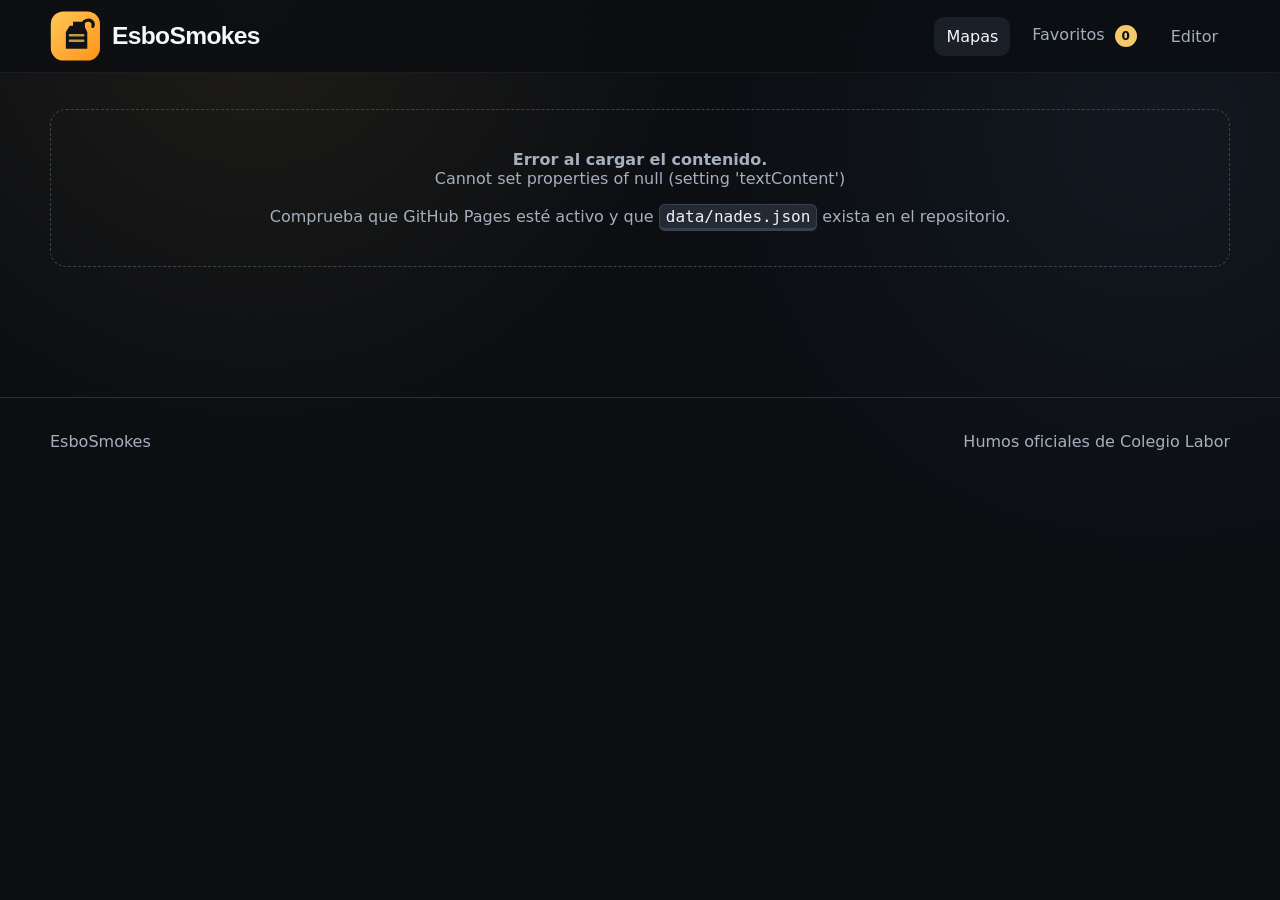
==== index.html @ 50b32678 "Add files via upload" ====
<!doctype html>
<html lang="es">
<head>
  <meta charset="utf-8">
  <meta name="viewport" content="width=device-width,initial-scale=1">
  <meta name="description" content="Biblioteca de lineups y granadas de Counter-Strike 2.">
  <title>EsboSmokes · Granadas de CS2</title>
  <link rel="icon" href="assets/logo.svg">
  <link rel="stylesheet" href="css/styles.css">
</head>
<body>
<div data-site-header></div>
  <main>
    <section class="hero">
     <!-- <div class="container hero-grid">
        <div>
         <span class="eyebrow">Biblioteca de granadas de CS2</span>
          <h1>Encuentra la utilidad correcta. Más rápido.</h1>
          <p class="lead">Organiza smokes, molotovs, flashes y HE por mapa, posición y dificultad. Sin cuentas, sin base de datos y fácil de mantener.</p>
          <div class="actions">
            <a class="btn btn-primary" href="#maps">Explorar mapas</a>
            <a class="btn btn-ghost" href="admin.html">Abrir editor</a>
          </div>
        </div>
        <div class="hero-card">
          <img src="assets/maps/mirage.svg" alt="Vista estilizada de Mirage">
          <div class="stat-row">
            <div class="stat"><strong data-total-nades>—</strong><span>Lineups</span></div>
            <div class="stat"><strong data-total-maps>—</strong><span>Mapas</span></div>
            <div class="stat"><strong data-total-featured>—</strong><span>Destacadas</span></div>
          </div>
        </div>-->
      </div>
    </section>

    <section class="section" id="maps">
      <div class="container">
        <div class="section-head">
          <div><span class="eyebrow">Mapas</span><h2>Elige dónde practicar</h2></div>
          <!--<p>Los contadores se calculan automáticamente desde el JSON.</p>-->
        </div>
        <div class="grid map-grid" data-map-grid></div>
      </div>
    </section>

    <section class="section">
      <div class="container">
        <div class="section-head">
          <div><span class="eyebrow">Selección</span><h2>Lineups destacadas</h2></div>
        </div>
        <div class="grid nade-grid" data-featured-grid></div>
      </div>
    </section>
  </main>
  <div data-site-footer></div>
  <script src="js/common.js"></script>
  <script src="js/home.js"></script>
</body>
</html>
---- css/styles.css ----
:root {
  --bg: #0c0e12;
  --panel: #15181e;
  --panel-2: #1b1f27;
  --line: #2a303b;
  --text: #f5f7fa;
  --muted: #a6afbd;
  --accent: #f3c969;
  --accent-2: #65c8ff;
  --danger: #ff7272;
  --success: #78d69b;
  --radius: 18px;
  --shadow: 0 18px 55px rgba(0,0,0,.3);
  --container: min(1180px, calc(100% - 32px));
}
* { box-sizing: border-box; }
html { scroll-behavior: smooth; }
body {
  margin: 0;
  background:
    radial-gradient(circle at 20% 0%, rgba(243,201,105,.08), transparent 28rem),
    radial-gradient(circle at 90% 15%, rgba(101,200,255,.06), transparent 28rem),
    var(--bg);
  color: var(--text);
  font-family: Inter, ui-sans-serif, system-ui, -apple-system, BlinkMacSystemFont, "Segoe UI", sans-serif;
  min-height: 100vh;
}
a { color: inherit; text-decoration: none; }
button, input, select, textarea { font: inherit; }
button { cursor: pointer; }
img { max-width: 100%; display: block; }
.container { width: var(--container); margin: 0 auto; }
.site-header {
  position: sticky; top: 0; z-index: 20;
  backdrop-filter: blur(16px);
  background: rgba(12,14,18,.82);
  border-bottom: 1px solid rgba(255,255,255,.06);
}
.nav { min-height: 72px; display: flex; align-items: center; justify-content: space-between; gap: 22px; }
.brand img { width: 180px; height: 48px; }
.nav-links { display: flex; align-items: center; gap: 10px; flex-wrap: wrap; }
.nav-links a { color: var(--muted); padding: 10px 12px; border-radius: 10px; }
.nav-links a:hover, .nav-links a.active { color: var(--text); background: var(--panel-2); }
.badge-count { display: inline-grid; place-items: center; min-width: 22px; height: 22px; padding: 0 6px; margin-left: 5px; border-radius: 999px; background: var(--accent); color: #111; font-weight: 800; font-size: 12px; }
.hero { padding: 80px 0 54px; }
.hero-grid { display: grid; grid-template-columns: 1.2fr .8fr; gap: 36px; align-items: center; }
.eyebrow { color: var(--accent); font-weight: 800; letter-spacing: .12em; text-transform: uppercase; font-size: 12px; }
h1 { margin: 10px 0 18px; font-size: clamp(42px, 7vw, 78px); line-height: .98; letter-spacing: -.055em; }
h2 { font-size: clamp(26px, 4vw, 40px); letter-spacing: -.035em; margin: 0; }
h3 { margin: 0; }
.lead { color: var(--muted); font-size: clamp(17px, 2vw, 21px); line-height: 1.65; max-width: 720px; }
.actions { display: flex; gap: 12px; flex-wrap: wrap; margin-top: 28px; }
.btn { border: 1px solid var(--line); background: var(--panel-2); color: var(--text); padding: 12px 17px; border-radius: 12px; font-weight: 750; display: inline-flex; align-items: center; justify-content: center; gap: 8px; }
.btn:hover { transform: translateY(-1px); border-color: #46505f; }
.btn-primary { background: var(--accent); color: #17130a; border-color: transparent; }
.btn-ghost { background: transparent; }
.btn-danger { background: rgba(255,114,114,.12); border-color: rgba(255,114,114,.25); color: #ff9b9b; }
.hero-card { border: 1px solid var(--line); border-radius: 26px; background: linear-gradient(145deg, rgba(255,255,255,.04), rgba(255,255,255,.01)); padding: 22px; box-shadow: var(--shadow); }
.hero-card img { width: 100%; aspect-ratio: 16/10; object-fit: cover; border-radius: 16px; border: 1px solid rgba(255,255,255,.07); }
.stat-row { display: grid; grid-template-columns: repeat(3,1fr); gap: 12px; margin-top: 14px; }
.stat { background: rgba(255,255,255,.035); border: 1px solid rgba(255,255,255,.06); border-radius: 14px; padding: 14px; }
.stat strong { display: block; font-size: 23px; }
.stat span { color: var(--muted); font-size: 13px; }
.section { padding: 36px 0 70px; }
.section-head { display: flex; align-items: end; justify-content: space-between; gap: 20px; margin-bottom: 22px; }
.section-head p { color: var(--muted); margin: 8px 0 0; }
.grid { display: grid; gap: 18px; }
.map-grid { grid-template-columns: repeat(2, minmax(0,1fr)); }
.nade-grid { grid-template-columns: repeat(3, minmax(0,1fr)); }
.card { border: 1px solid var(--line); border-radius: var(--radius); background: var(--panel); overflow: hidden; transition: transform .2s, border-color .2s; }
.card:hover { transform: translateY(-3px); border-color: #46505f; }
.map-card { position: relative; min-height: 270px; }
.map-card img { width: 100%; height: 100%; min-height: 270px; object-fit: cover; filter: saturate(.85); }
.map-card::after { content: ""; position: absolute; inset: 0; background: linear-gradient(180deg, transparent 32%, rgba(10,12,15,.94)); }
.map-card-body { position: absolute; inset: auto 22px 20px; z-index: 2; }
.map-card-body p { color: #d3d7df; margin: 8px 0 15px; }
.type-counts { display: flex; gap: 8px; flex-wrap: wrap; }
.type-pill, .pill { border: 1px solid rgba(255,255,255,.1); background: rgba(10,12,15,.65); padding: 7px 10px; border-radius: 999px; color: #dce2ea; font-size: 12px; font-weight: 700; }
.nade-card-media { position: relative; aspect-ratio: 16/9; background: #0f1116; }
.nade-card-media img { width: 100%; height: 100%; object-fit: cover; opacity: .72; }
.nade-icon { position: absolute; left: 14px; top: 14px; background: rgba(12,14,18,.88); border: 1px solid rgba(255,255,255,.1); padding: 8px 10px; border-radius: 10px; font-weight: 800; text-transform: uppercase; font-size: 11px; }
.favorite-btn { position: absolute; top: 12px; right: 12px; width: 40px; height: 40px; border-radius: 50%; border: 1px solid rgba(255,255,255,.12); background: rgba(12,14,18,.86); color: white; font-size: 19px; }
.favorite-btn.is-favorite { color: var(--accent); }
.nade-card-body { padding: 17px; }
.nade-card-body h3 { font-size: 18px; line-height: 1.3; margin-bottom: 10px; }
.route { display: flex; align-items: center; gap: 8px; color: var(--muted); font-size: 14px; }
.route .arrow { color: var(--accent); font-weight: 900; }
.meta { margin-top: 14px; display: flex; gap: 8px; flex-wrap: wrap; }
.pill { background: var(--panel-2); }
.filters { position: sticky; top: 88px; z-index: 10; border: 1px solid var(--line); background: rgba(21,24,30,.96); border-radius: 16px; padding: 14px; display: grid; grid-template-columns: 1.4fr repeat(3, .75fr); gap: 10px; margin: 22px 0 26px; box-shadow: 0 12px 35px rgba(0,0,0,.22); }
.input, select, textarea { width: 100%; background: #101319; color: var(--text); border: 1px solid var(--line); border-radius: 11px; padding: 12px 13px; outline: none; }
.input:focus, select:focus, textarea:focus { border-color: var(--accent); box-shadow: 0 0 0 3px rgba(243,201,105,.1); }
.page-head { padding: 50px 0 12px; }
.page-head-row { display: flex; align-items: end; justify-content: space-between; gap: 20px; }
.page-head h1 { font-size: clamp(38px, 6vw, 64px); }
.page-head p { color: var(--muted); max-width: 700px; }
.empty { border: 1px dashed #3a424e; border-radius: 16px; padding: 40px; text-align: center; color: var(--muted); }
.detail-grid { display: grid; grid-template-columns: 1.3fr .7fr; gap: 24px; align-items: start; }
.video-shell { background: #080a0d; border: 1px solid var(--line); border-radius: 18px; overflow: hidden; aspect-ratio: 16/9; display: grid; place-items: center; }
.video-shell iframe, .video-shell video { width: 100%; height: 100%; border: 0; }
.video-shell video { display: block; object-fit: contain; background: #000; }
.video-placeholder { text-align: center; color: var(--muted); padding: 30px; }
.video-placeholder strong { display: block; color: var(--text); font-size: 22px; margin-bottom: 8px; }
.detail-panel { border: 1px solid var(--line); background: var(--panel); border-radius: 18px; padding: 20px; }
.detail-list { display: grid; gap: 13px; margin: 18px 0 0; }
.detail-item { display: flex; justify-content: space-between; gap: 18px; border-bottom: 1px solid var(--line); padding-bottom: 11px; }
.detail-item span { color: var(--muted); }
.steps { counter-reset: item; list-style: none; padding: 0; margin: 18px 0 0; display: grid; gap: 12px; }
.steps li { counter-increment: item; display: grid; grid-template-columns: 36px 1fr; gap: 12px; align-items: center; color: #d9dee6; }
.steps li::before { content: counter(item); width: 36px; height: 36px; border-radius: 50%; background: var(--accent); color: #17130a; font-weight: 900; display: grid; place-items: center; }
.code-box { display: flex; gap: 10px; margin-top: 12px; }
.code-box code { flex: 1; overflow: auto; border: 1px solid var(--line); background: #0d1014; border-radius: 10px; padding: 12px; color: #cfe8ff; }
.toast { position: fixed; right: 20px; bottom: 20px; background: #20252d; border: 1px solid #424b58; border-radius: 12px; padding: 13px 16px; box-shadow: var(--shadow); z-index: 100; opacity: 0; transform: translateY(10px); pointer-events: none; transition: .2s; }
.toast.show { opacity: 1; transform: translateY(0); }
.admin-layout { display: grid; grid-template-columns: .9fr 1.1fr; gap: 22px; align-items: start; }
.admin-form, .admin-list { border: 1px solid var(--line); background: var(--panel); border-radius: 18px; padding: 20px; }
.form-grid { display: grid; grid-template-columns: repeat(2,minmax(0,1fr)); gap: 12px; }
.form-field { display: grid; gap: 7px; }
.form-field.full { grid-column: 1/-1; }
.form-field label { color: var(--muted); font-size: 13px; font-weight: 700; }
.admin-actions { display: flex; gap: 10px; flex-wrap: wrap; margin-top: 16px; }
.admin-items { display: grid; gap: 10px; max-height: 720px; overflow: auto; padding-right: 4px; }
.admin-item { border: 1px solid var(--line); border-radius: 12px; padding: 13px; display: flex; align-items: center; justify-content: space-between; gap: 12px; }
.admin-item p { margin: 4px 0 0; color: var(--muted); font-size: 13px; }
.admin-item-actions { display: flex; gap: 7px; }
.small-btn { border: 1px solid var(--line); background: var(--panel-2); color: var(--text); border-radius: 9px; padding: 8px 10px; }
.help-box { border-left: 3px solid var(--accent); background: rgba(243,201,105,.07); padding: 13px 15px; border-radius: 0 10px 10px 0; color: #d8dce3; margin-bottom: 16px; }
.footer { border-top: 1px solid var(--line); padding: 34px 0; color: var(--muted); margin-top: 60px; }
.footer-row { display: flex; justify-content: space-between; gap: 20px; flex-wrap: wrap; }
.kbd { font-family: ui-monospace, SFMono-Regular, Menlo, monospace; background: #242a34; border: 1px solid #394150; border-bottom-width: 3px; border-radius: 6px; padding: 2px 6px; color: #eef2f7; }
@media (max-width: 900px) {
  .hero-grid, .detail-grid, .admin-layout { grid-template-columns: 1fr; }
  .nade-grid { grid-template-columns: repeat(2,minmax(0,1fr)); }
  .filters { grid-template-columns: 1fr 1fr; top: 76px; }
}
@media (max-width: 640px) {
  .nav { align-items: flex-start; padding: 12px 0; }
  .brand img { width: 145px; }
  .nav-links { justify-content: flex-end; }
  .nav-links a { font-size: 13px; padding: 8px; }
  .hero { padding-top: 48px; }
  .map-grid, .nade-grid, .form-grid, .filters { grid-template-columns: 1fr; }
  .map-card, .map-card img { min-height: 235px; }
  .section-head, .page-head-row { align-items: flex-start; flex-direction: column; }
  .stat-row { grid-template-columns: 1fr; }
  .code-box { flex-direction: column; }
}

.form-help { display: block; margin-top: 7px; color: var(--muted); line-height: 1.45; }

/* Mejoras del editor para GitHub Pages */
.brand img { width: 238px; height: 52px; }
.admin-map-panel { margin-bottom: 54px; }
.map-admin-grid { display: grid; grid-template-columns: .9fr 1.1fr; gap: 22px; align-items: start; }
.admin-lineup-heading { margin-top: 8px; }
.admin-items.compact { max-height: 420px; }
.admin-status { color: var(--muted); font-size: 13px; }
.admin-item strong { overflow-wrap: anywhere; }

@media (max-width: 900px) {
  .map-admin-grid { grid-template-columns: 1fr; }
}
@media (max-width: 640px) {
  .brand img { width: 176px; height: auto; }
  .admin-item { align-items: flex-start; flex-direction: column; }
}
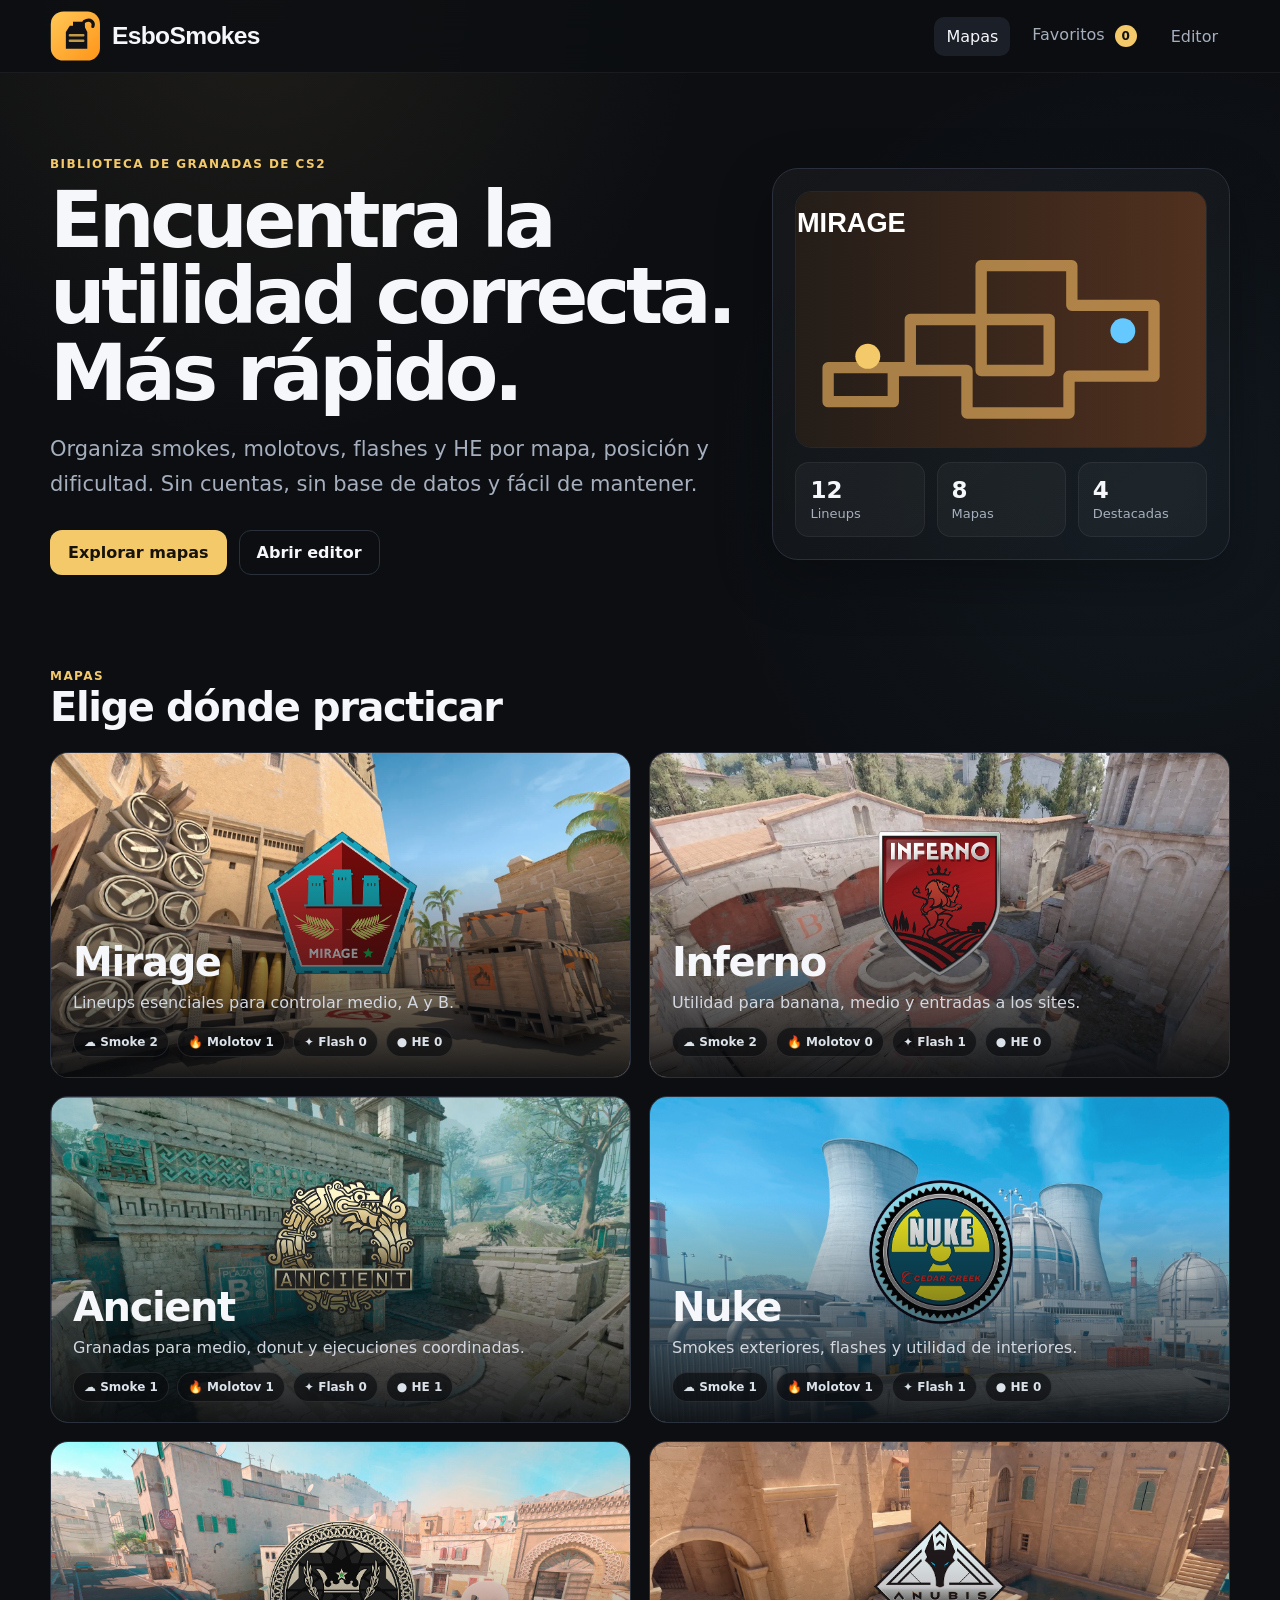
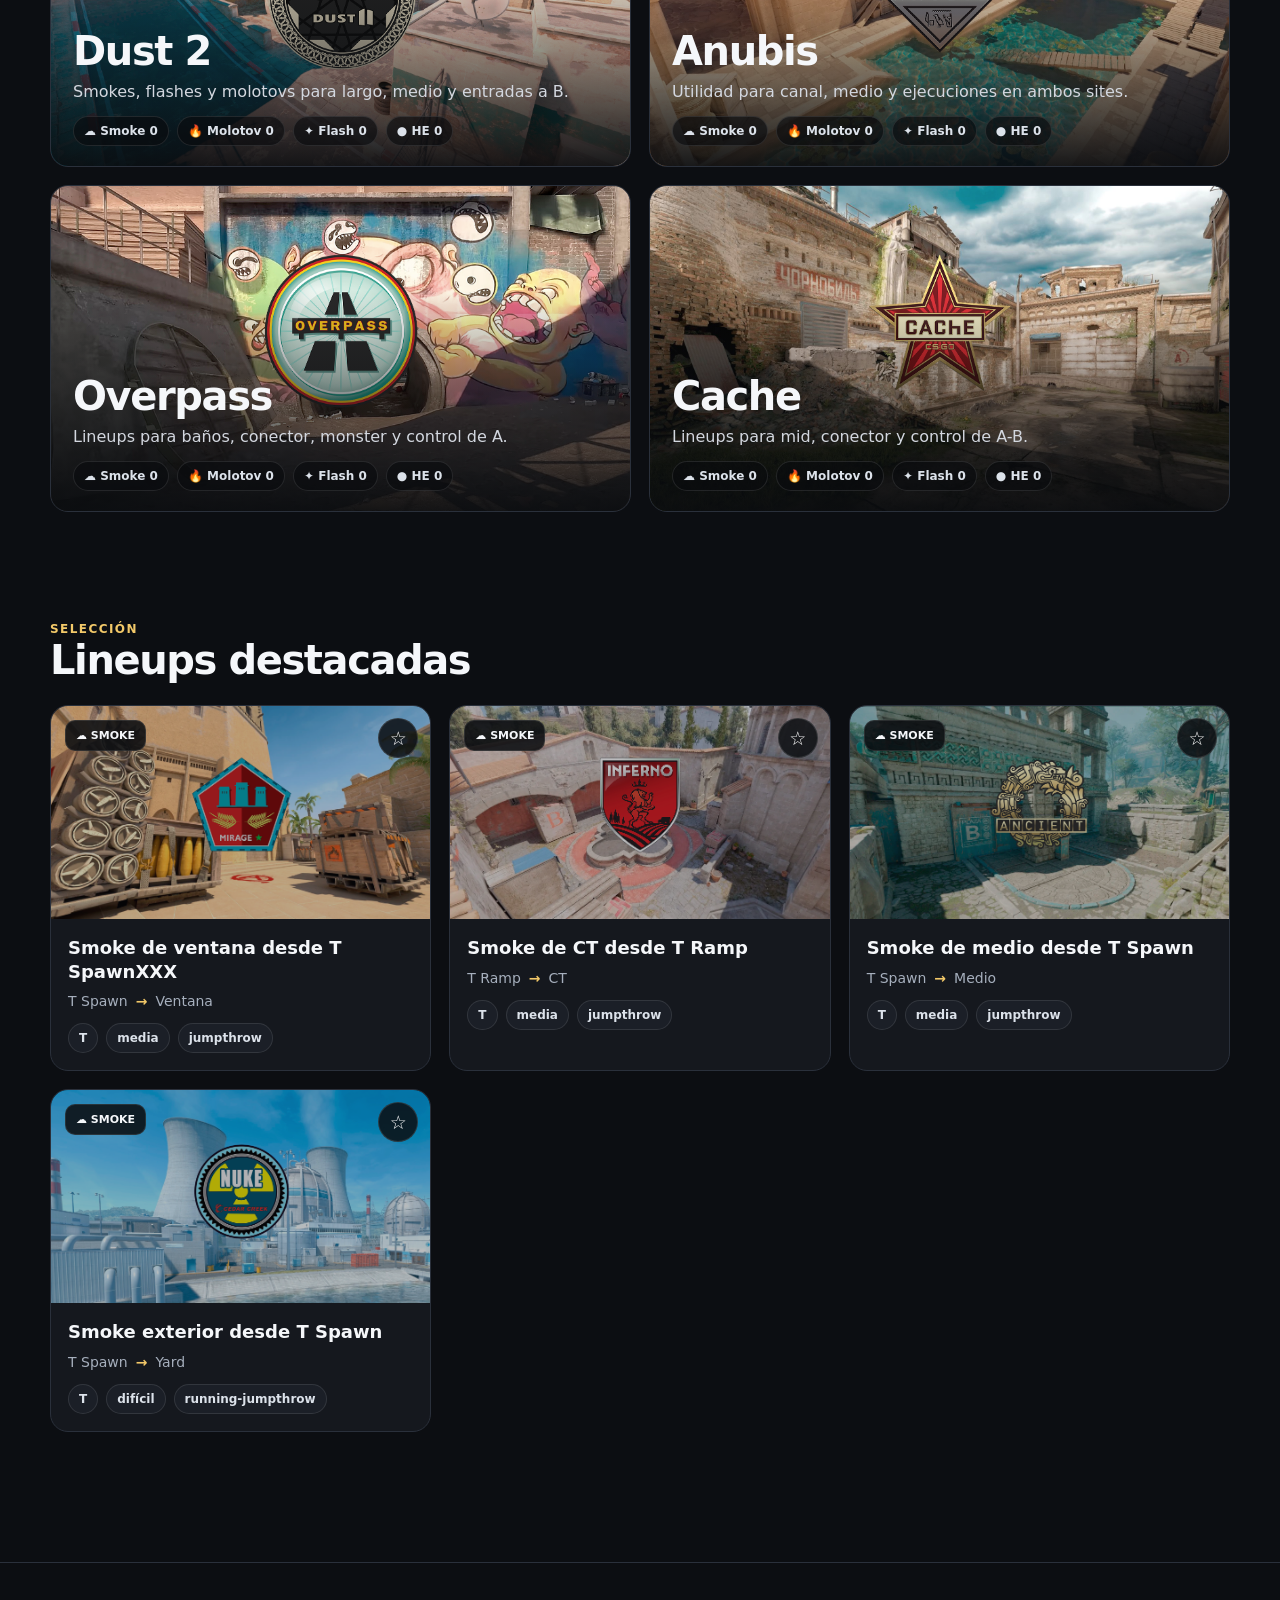
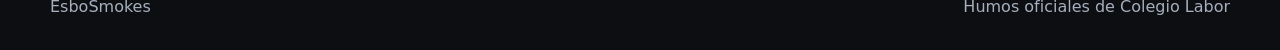
==== commit 722b8869: "Add files via upload" ====
--- a/index.html
+++ b/index.html
@@ -12,7 +12,7 @@
 <div data-site-header></div>
   <main>
     <section class="hero">
-     <!-- <div class="container hero-grid">
+     <div class="container hero-grid">
         <div>
          <span class="eyebrow">Biblioteca de granadas de CS2</span>
           <h1>Encuentra la utilidad correcta. Más rápido.</h1>
@@ -29,7 +29,7 @@
             <div class="stat"><strong data-total-maps>—</strong><span>Mapas</span></div>
             <div class="stat"><strong data-total-featured>—</strong><span>Destacadas</span></div>
           </div>
-        </div>-->
+        </div>
       </div>
     </section>
 
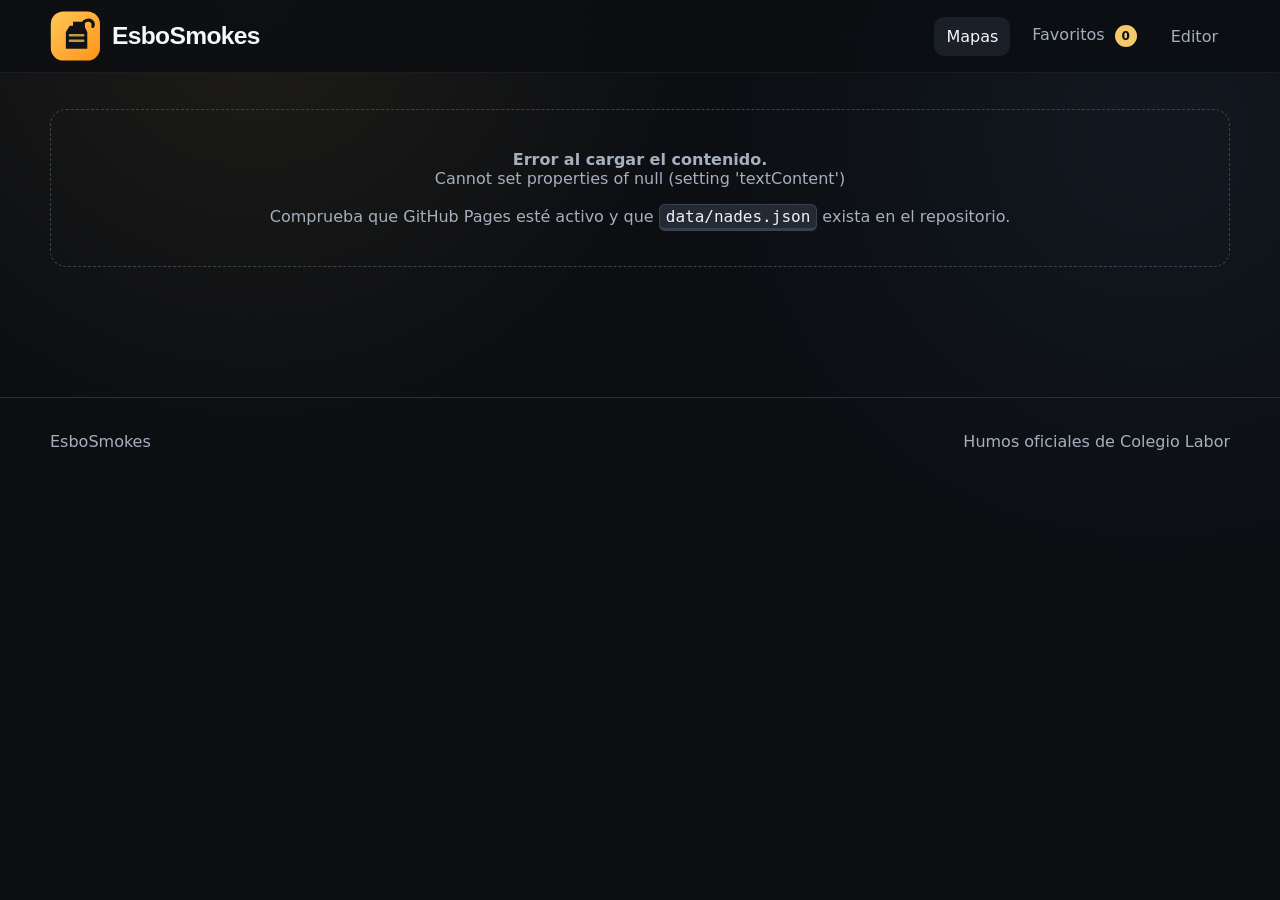
==== commit 25ebfaf7: "Add files via upload" ====
--- a/index.html
+++ b/index.html
@@ -11,7 +11,7 @@
 <body>
 <div data-site-header></div>
   <main>
-    <section class="hero">
+   <!-- <section class="hero">
      <div class="container hero-grid">
         <div>
          <span class="eyebrow">Biblioteca de granadas de CS2</span>
@@ -31,7 +31,7 @@
           </div>
         </div>
       </div>
-    </section>
+    </section>-->
 
     <section class="section" id="maps">
       <div class="container">
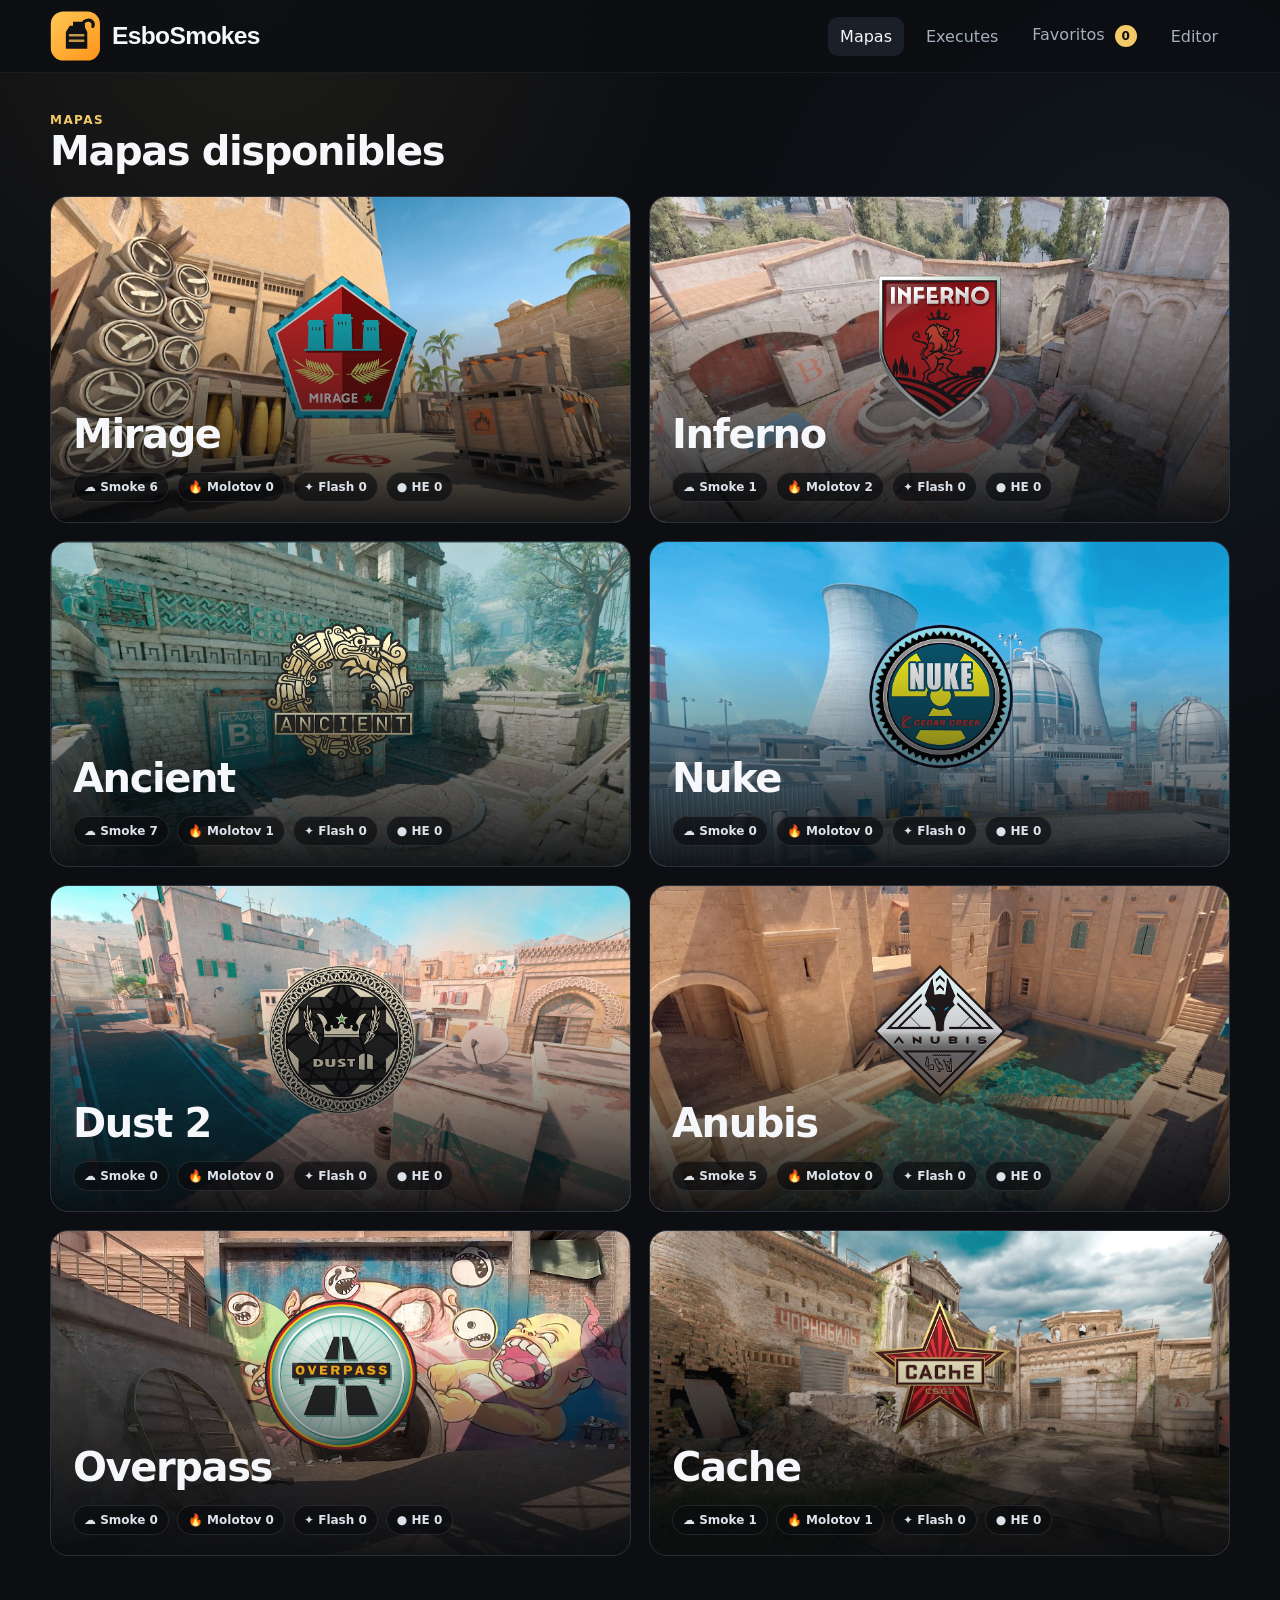
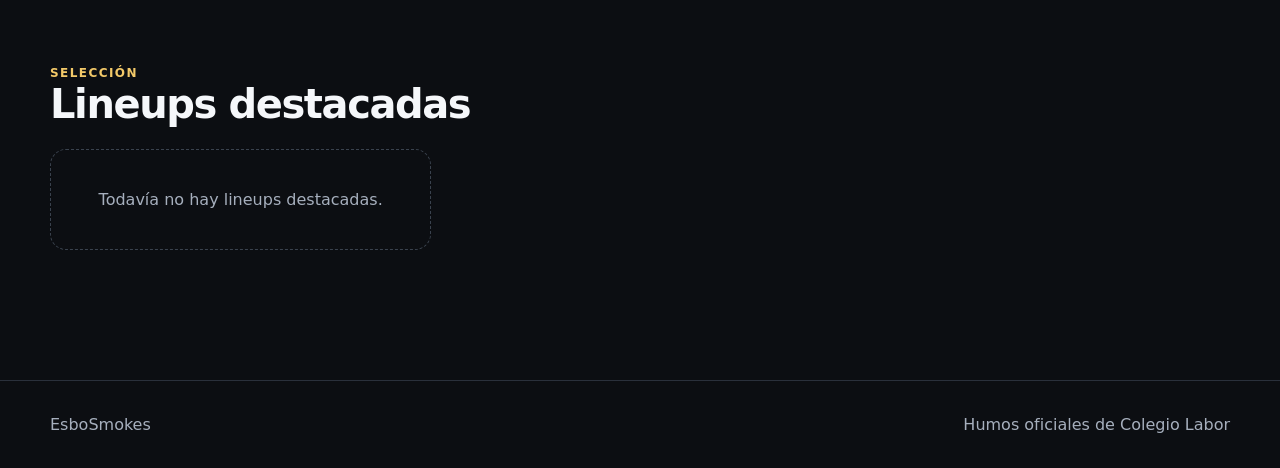
==== commit 5c57d591: "updates info" ====
--- a/index.html
+++ b/index.html
@@ -36,7 +36,7 @@
     <section class="section" id="maps">
       <div class="container">
         <div class="section-head">
-          <div><span class="eyebrow">Mapas</span><h2>Elige dónde practicar</h2></div>
+          <div><span class="eyebrow">Mapas</span><h2>Mapas disponibles</h2></div>
           <!--<p>Los contadores se calculan automáticamente desde el JSON.</p>-->
         </div>
         <div class="grid map-grid" data-map-grid></div>
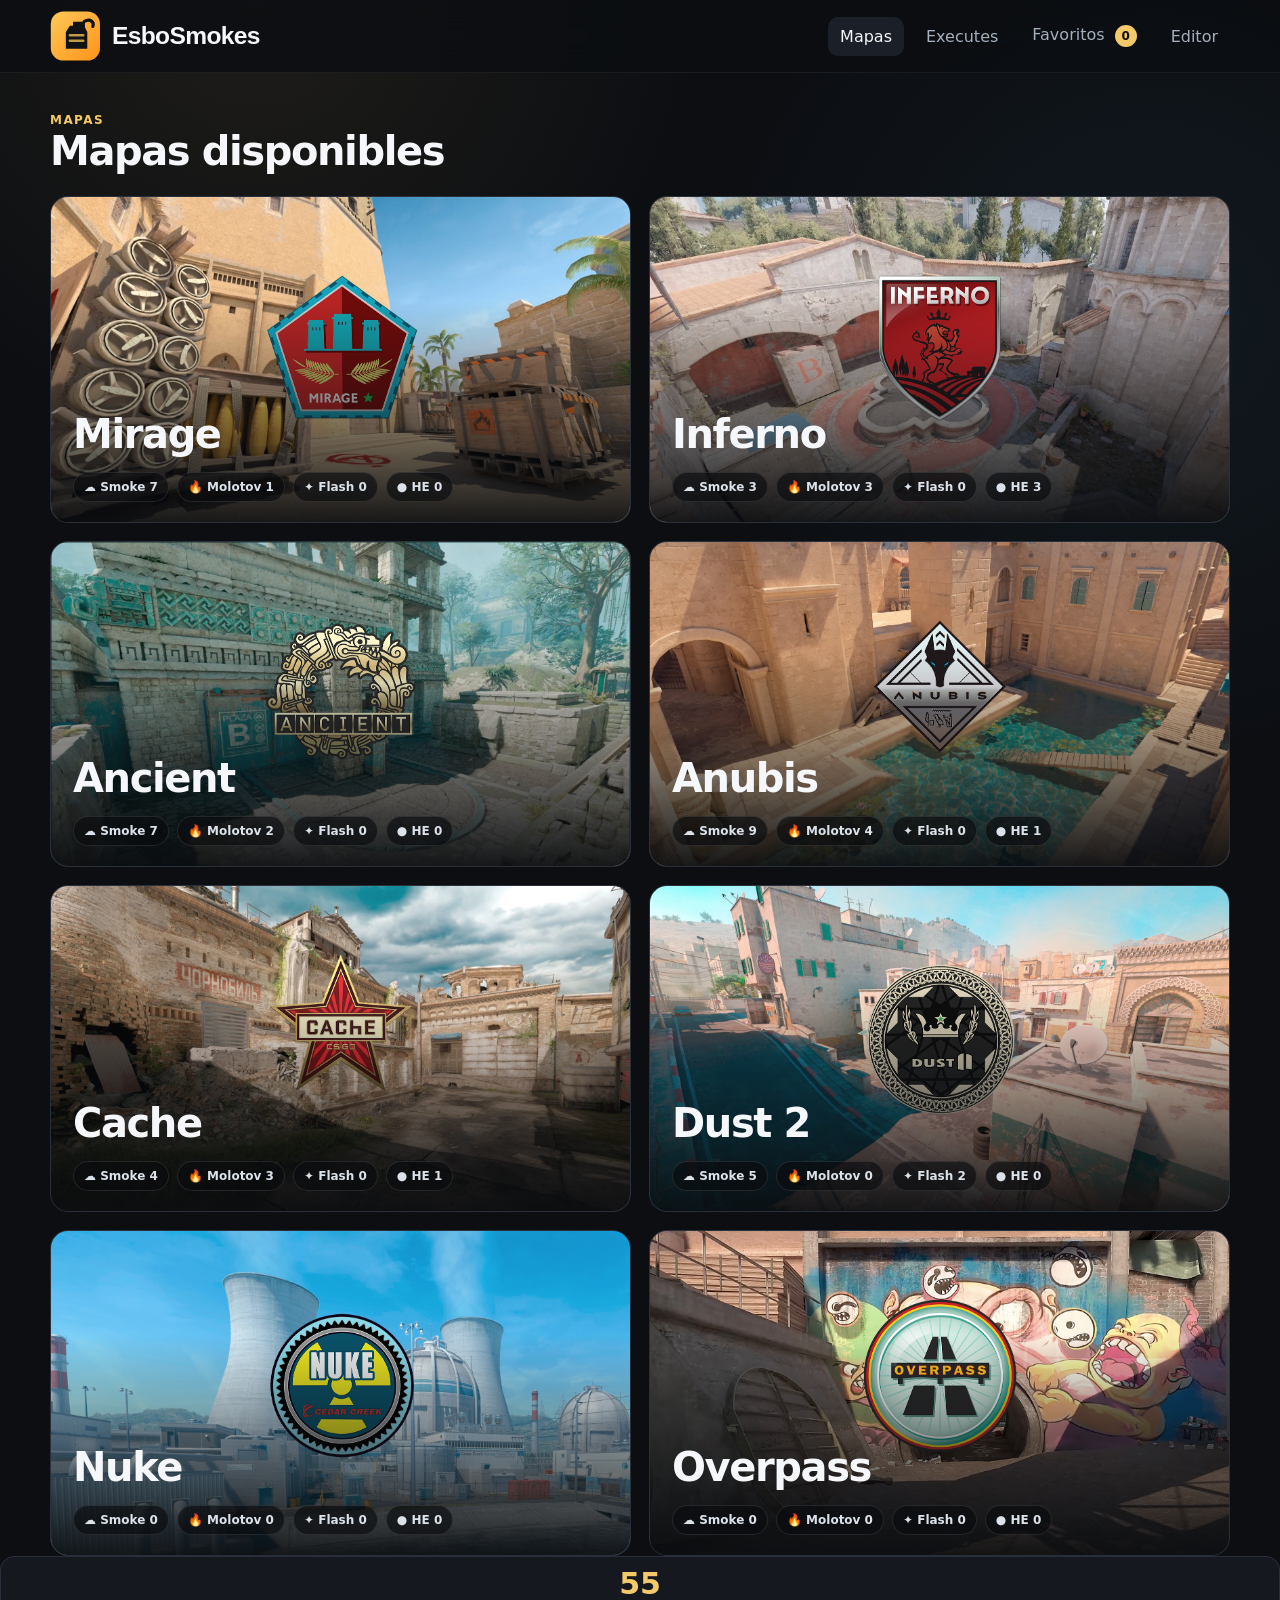
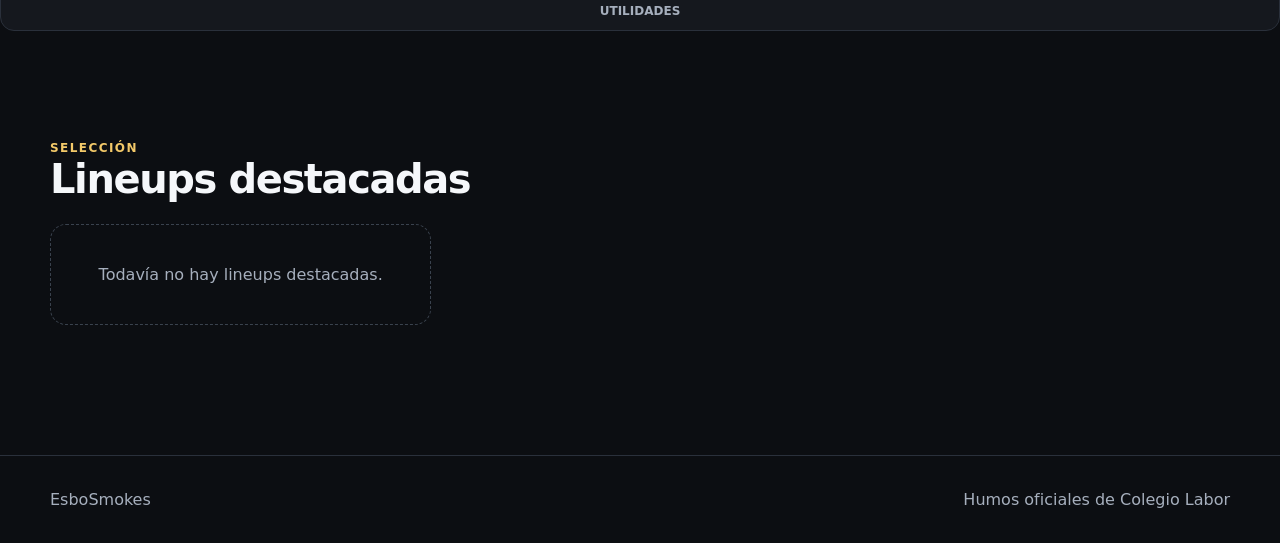
==== commit 5b65599f: "cambios" ====
--- a/index.html
+++ b/index.html
@@ -41,6 +41,11 @@
         </div>
         <div class="grid map-grid" data-map-grid></div>
       </div>
+
+      <div class="utility-counter">
+          <strong data-total-utility>0</strong>
+          <span>Utilidades</span>
+      </div>
     </section>
 
     <section class="section">
--- a/css/styles.css
+++ b/css/styles.css
@@ -164,3 +164,47 @@
   .brand img { width: 176px; height: auto; }
   .admin-item { align-items: flex-start; flex-direction: column; }
 }
+
+.error-page {
+  min-height: 100vh;
+  display: grid;
+  place-items: center;
+  padding: 24px;
+}
+
+.error-card {
+  width: min(100%, 1100px);
+  text-align: center;
+}
+
+.error-illustration {
+  display: block;
+  width: 100%;
+  max-width: 1000px;
+  margin: 0 auto 24px;
+  border-radius: 18px;
+}
+.utility-counter {
+  min-width: 120px;
+  padding: 12px 18px;
+  border: 1px solid var(--line);
+  border-radius: 14px;
+  background: var(--panel);
+  text-align: center;
+}
+
+.utility-counter strong {
+  display: block;
+  color: var(--accent);
+  font-size: 30px;
+  line-height: 1;
+}
+
+.utility-counter span {
+  display: block;
+  margin-top: 5px;
+  color: var(--muted);
+  font-size: 12px;
+  font-weight: 800;
+  text-transform: uppercase;
+}
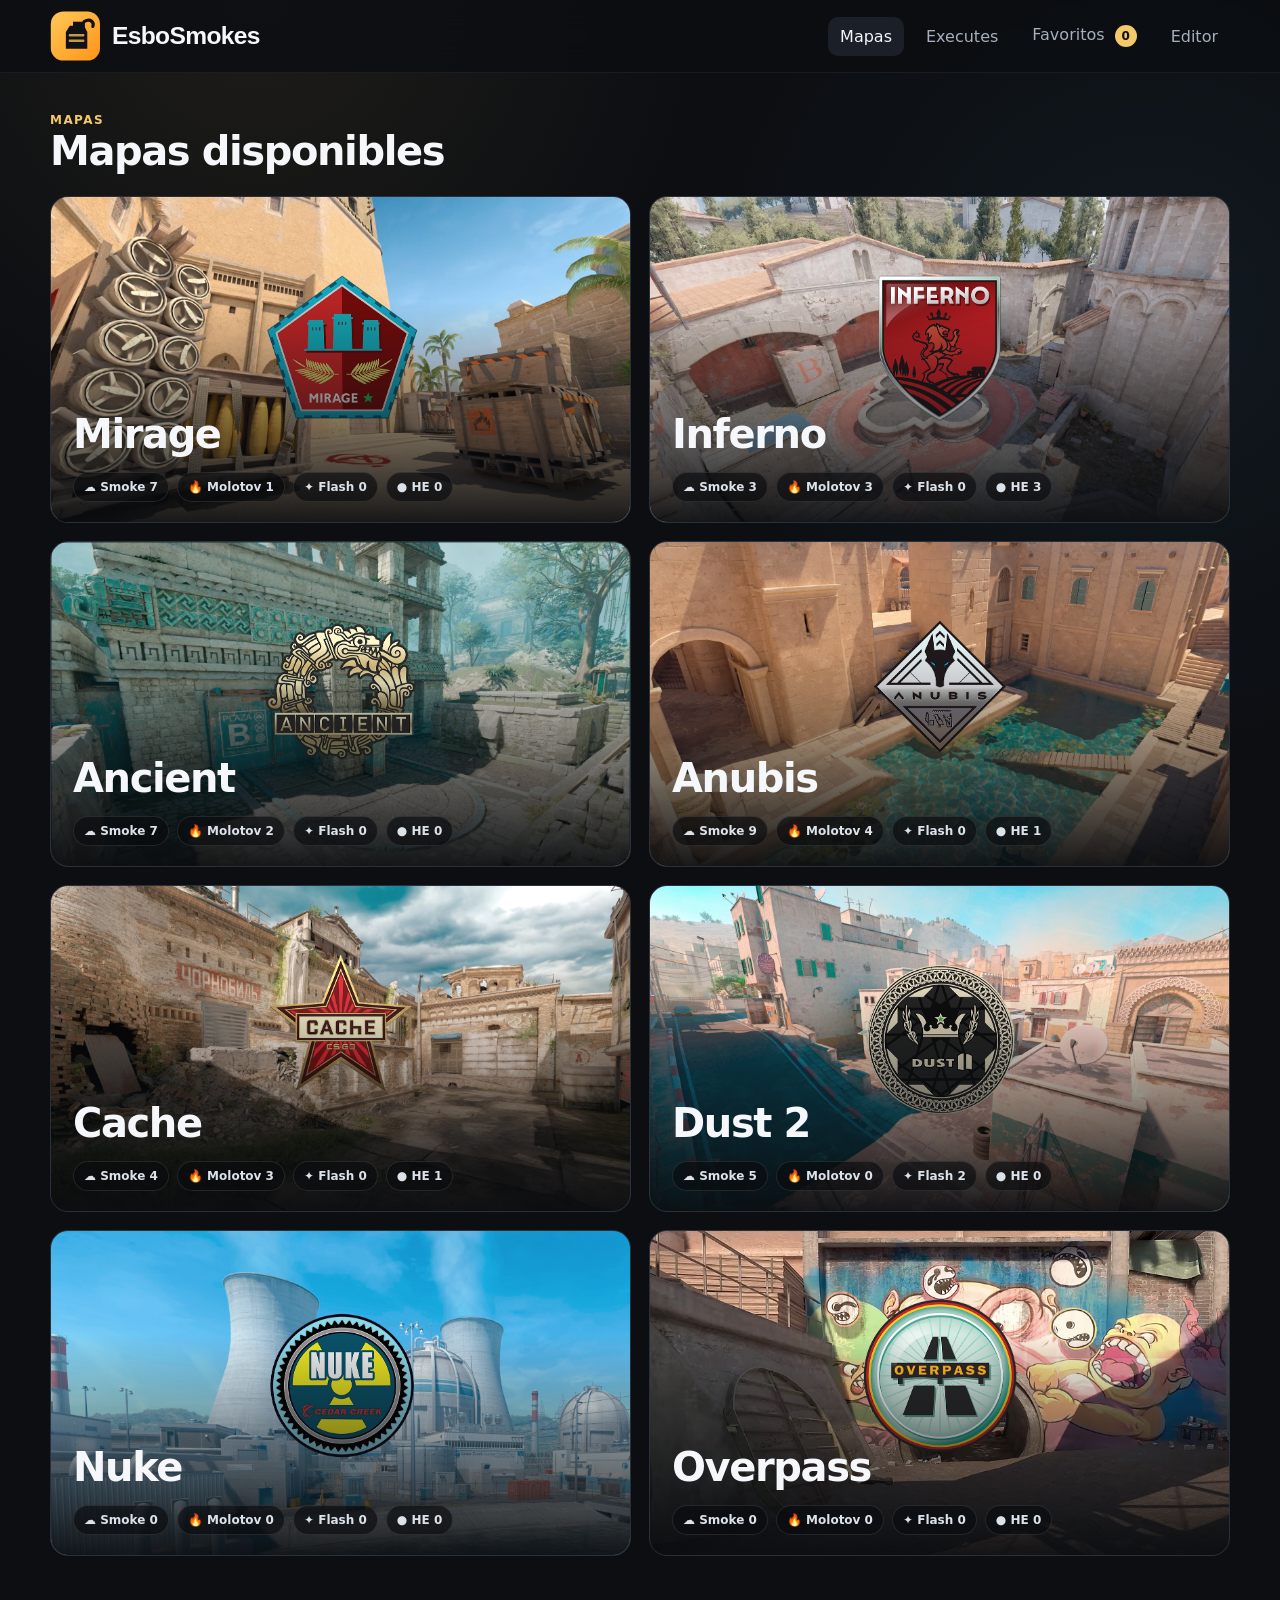
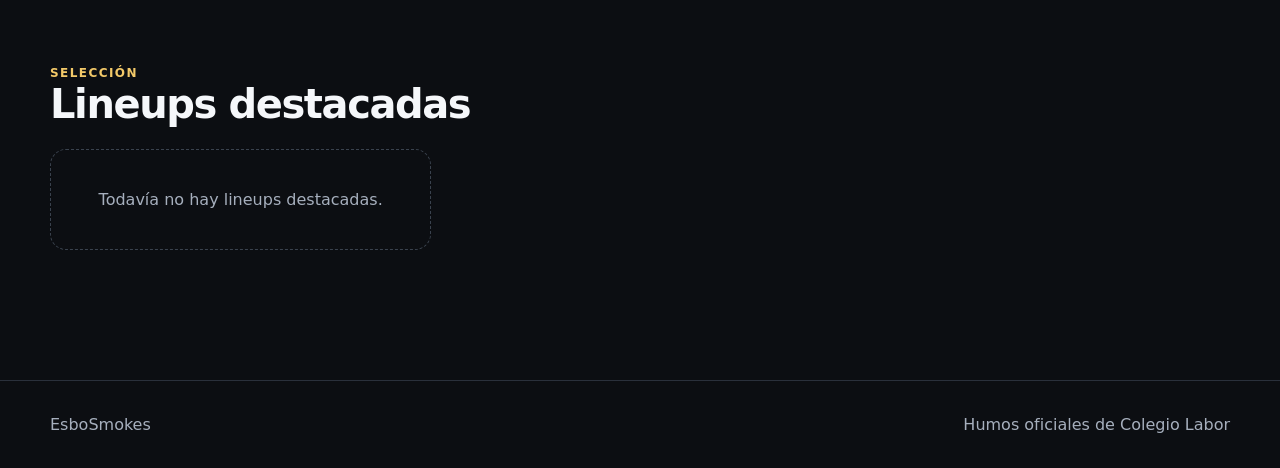
==== commit cf7c9453: "cambios" ====
--- a/index.html
+++ b/index.html
@@ -41,11 +41,6 @@
         </div>
         <div class="grid map-grid" data-map-grid></div>
       </div>
-
-      <div class="utility-counter">
-          <strong data-total-utility>0</strong>
-          <span>Utilidades</span>
-      </div>
     </section>
 
     <section class="section">
--- a/css/styles.css
+++ b/css/styles.css
@@ -184,27 +184,3 @@
   margin: 0 auto 24px;
   border-radius: 18px;
 }
-.utility-counter {
-  min-width: 120px;
-  padding: 12px 18px;
-  border: 1px solid var(--line);
-  border-radius: 14px;
-  background: var(--panel);
-  text-align: center;
-}
-
-.utility-counter strong {
-  display: block;
-  color: var(--accent);
-  font-size: 30px;
-  line-height: 1;
-}
-
-.utility-counter span {
-  display: block;
-  margin-top: 5px;
-  color: var(--muted);
-  font-size: 12px;
-  font-weight: 800;
-  text-transform: uppercase;
-}
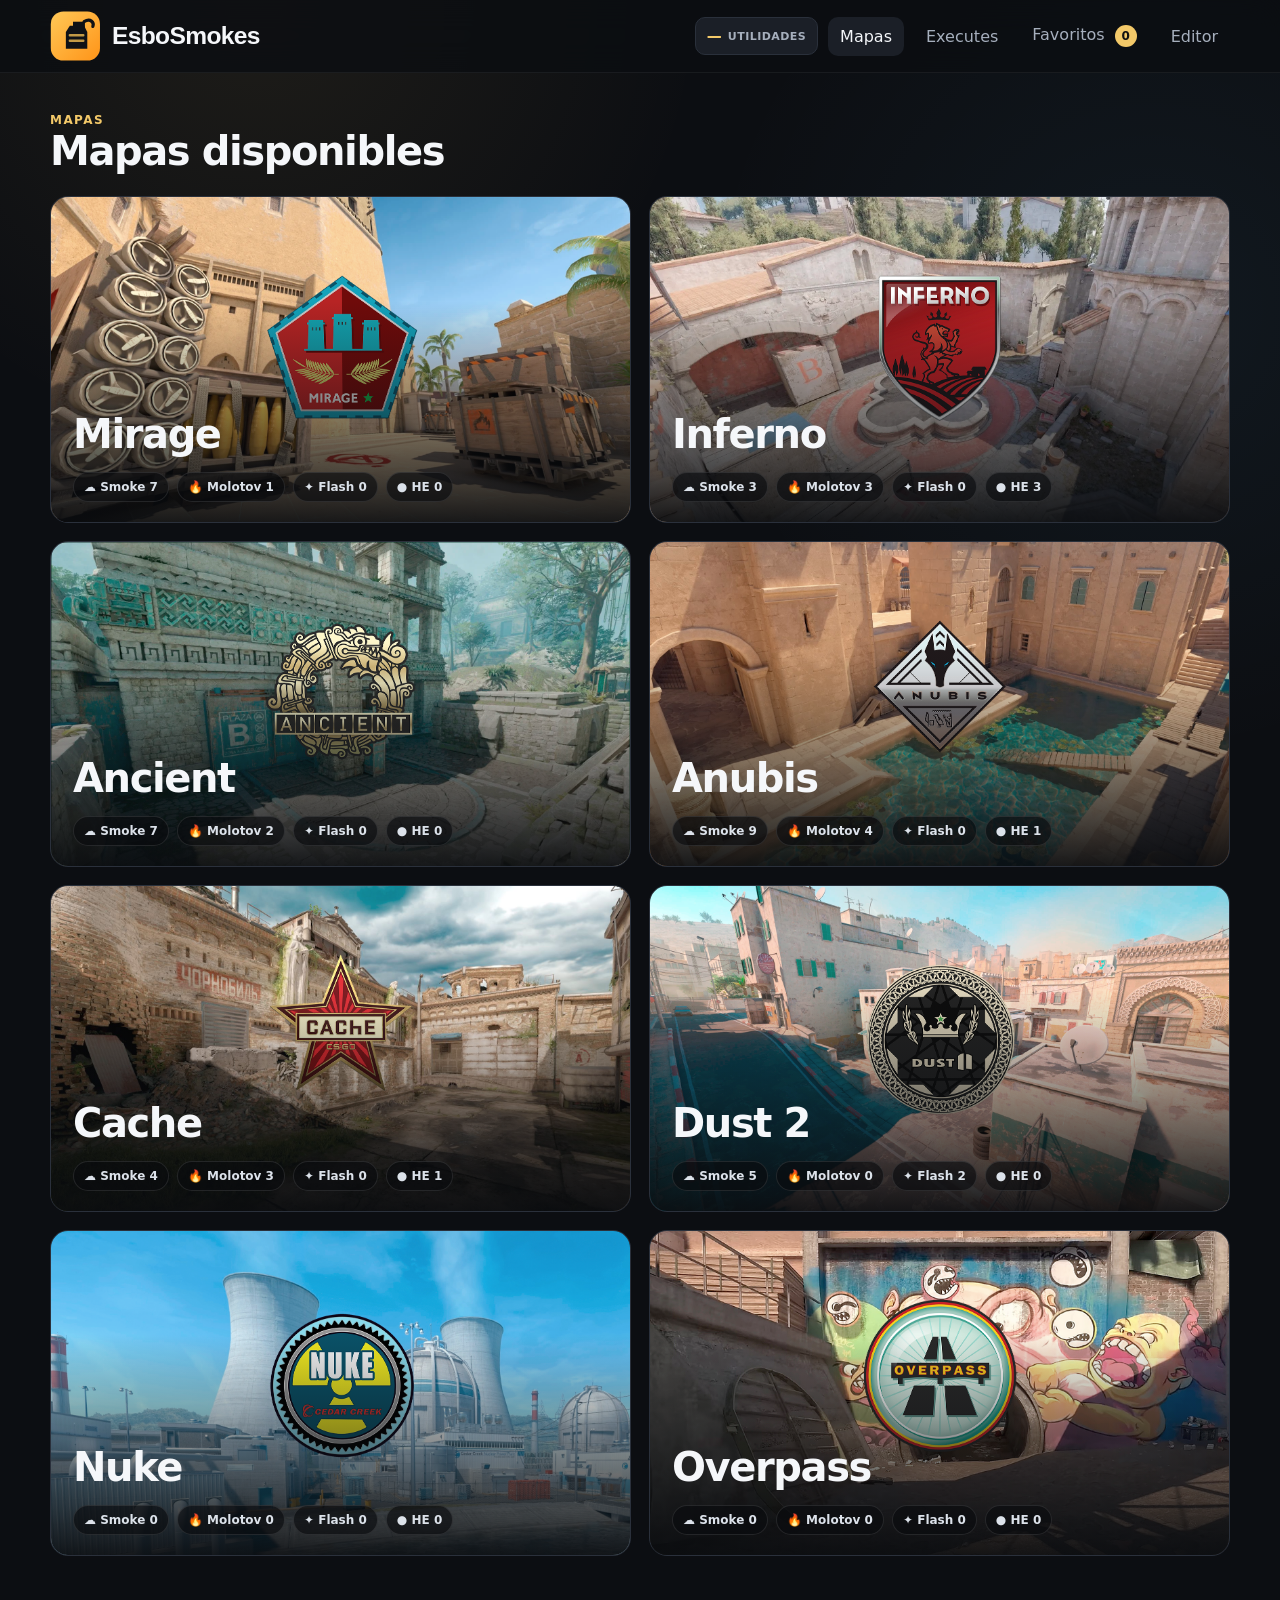
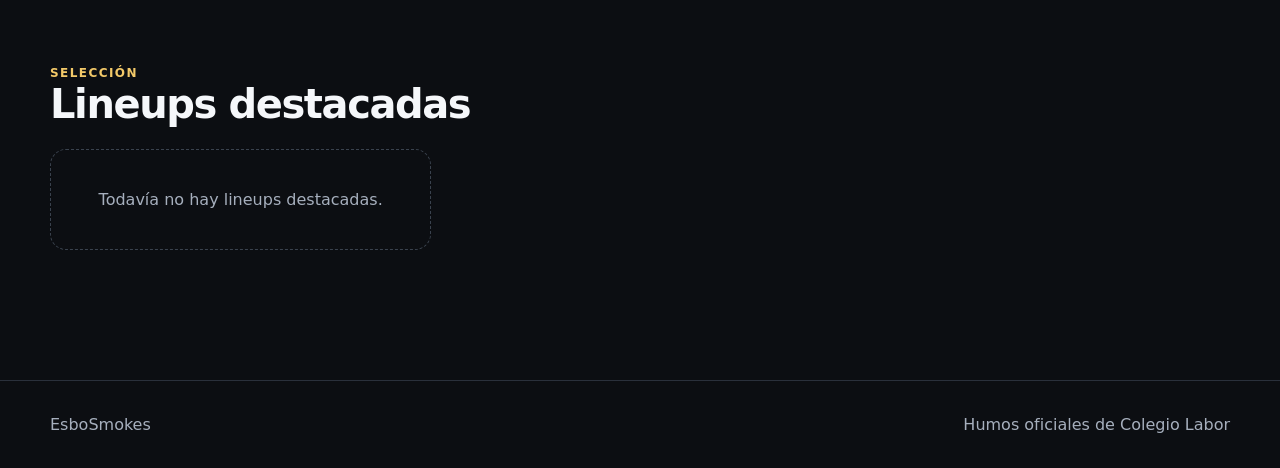
==== commit d048ecfd: "contador" ====
--- a/index.html
+++ b/index.html
@@ -6,7 +6,7 @@
   <meta name="description" content="Biblioteca de lineups y granadas de Counter-Strike 2.">
   <title>EsboSmokes · Granadas de CS2</title>
   <link rel="icon" href="assets/logo.svg">
-  <link rel="stylesheet" href="css/styles.css">
+  <link rel="stylesheet" href="css/styles.css?v=menu-counter1">
 </head>
 <body>
 <div data-site-header></div>
@@ -36,8 +36,10 @@
     <section class="section" id="maps">
       <div class="container">
         <div class="section-head">
-          <div><span class="eyebrow">Mapas</span><h2>Mapas disponibles</h2></div>
-          <!--<p>Los contadores se calculan automáticamente desde el JSON.</p>-->
+          <div>
+            <span class="eyebrow">Mapas</span>
+            <h2>Mapas disponibles</h2>
+          </div>
         </div>
         <div class="grid map-grid" data-map-grid></div>
       </div>
@@ -53,7 +55,7 @@
     </section>
   </main>
   <div data-site-footer></div>
-  <script src="js/common.js"></script>
-  <script src="js/home.js"></script>
+  <script src="js/common.js?v=2"></script>
+  <script src="js/home.js?v=menu-counter1"></script>
 </body>
 </html>
--- a/css/styles.css
+++ b/css/styles.css
@@ -165,22 +165,47 @@
   .admin-item { align-items: flex-start; flex-direction: column; }
 }
 
-.error-page {
-  min-height: 100vh;
-  display: grid;
-  place-items: center;
-  padding: 24px;
-}
-
-.error-card {
-  width: min(100%, 1100px);
-  text-align: center;
-}
-
-.error-illustration {
-  display: block;
-  width: 100%;
-  max-width: 1000px;
-  margin: 0 auto 24px;
-  border-radius: 18px;
-}
+/* Contador total de utilidades en el menú principal */
+.nav-utility-counter {
+  display: inline-flex;
+  align-items: center;
+  gap: 6px;
+  min-height: 38px;
+  padding: 7px 11px;
+  border: 1px solid var(--line);
+  border-radius: 10px;
+  background: var(--panel-2);
+  white-space: nowrap;
+}
+
+.nav-utility-counter strong {
+  color: var(--accent);
+  font-size: 15px;
+  line-height: 1;
+  font-weight: 900;
+}
+
+.nav-utility-counter span {
+  color: var(--muted);
+  font-size: 11px;
+  line-height: 1;
+  font-weight: 800;
+  letter-spacing: .04em;
+  text-transform: uppercase;
+}
+
+@media (max-width: 640px) {
+  .nav-utility-counter {
+    min-height: 34px;
+    padding: 6px 8px;
+  }
+
+  .nav-utility-counter span {
+    display: none;
+  }
+
+  .nav-utility-counter strong {
+    font-size: 14px;
+  }
+}
+
